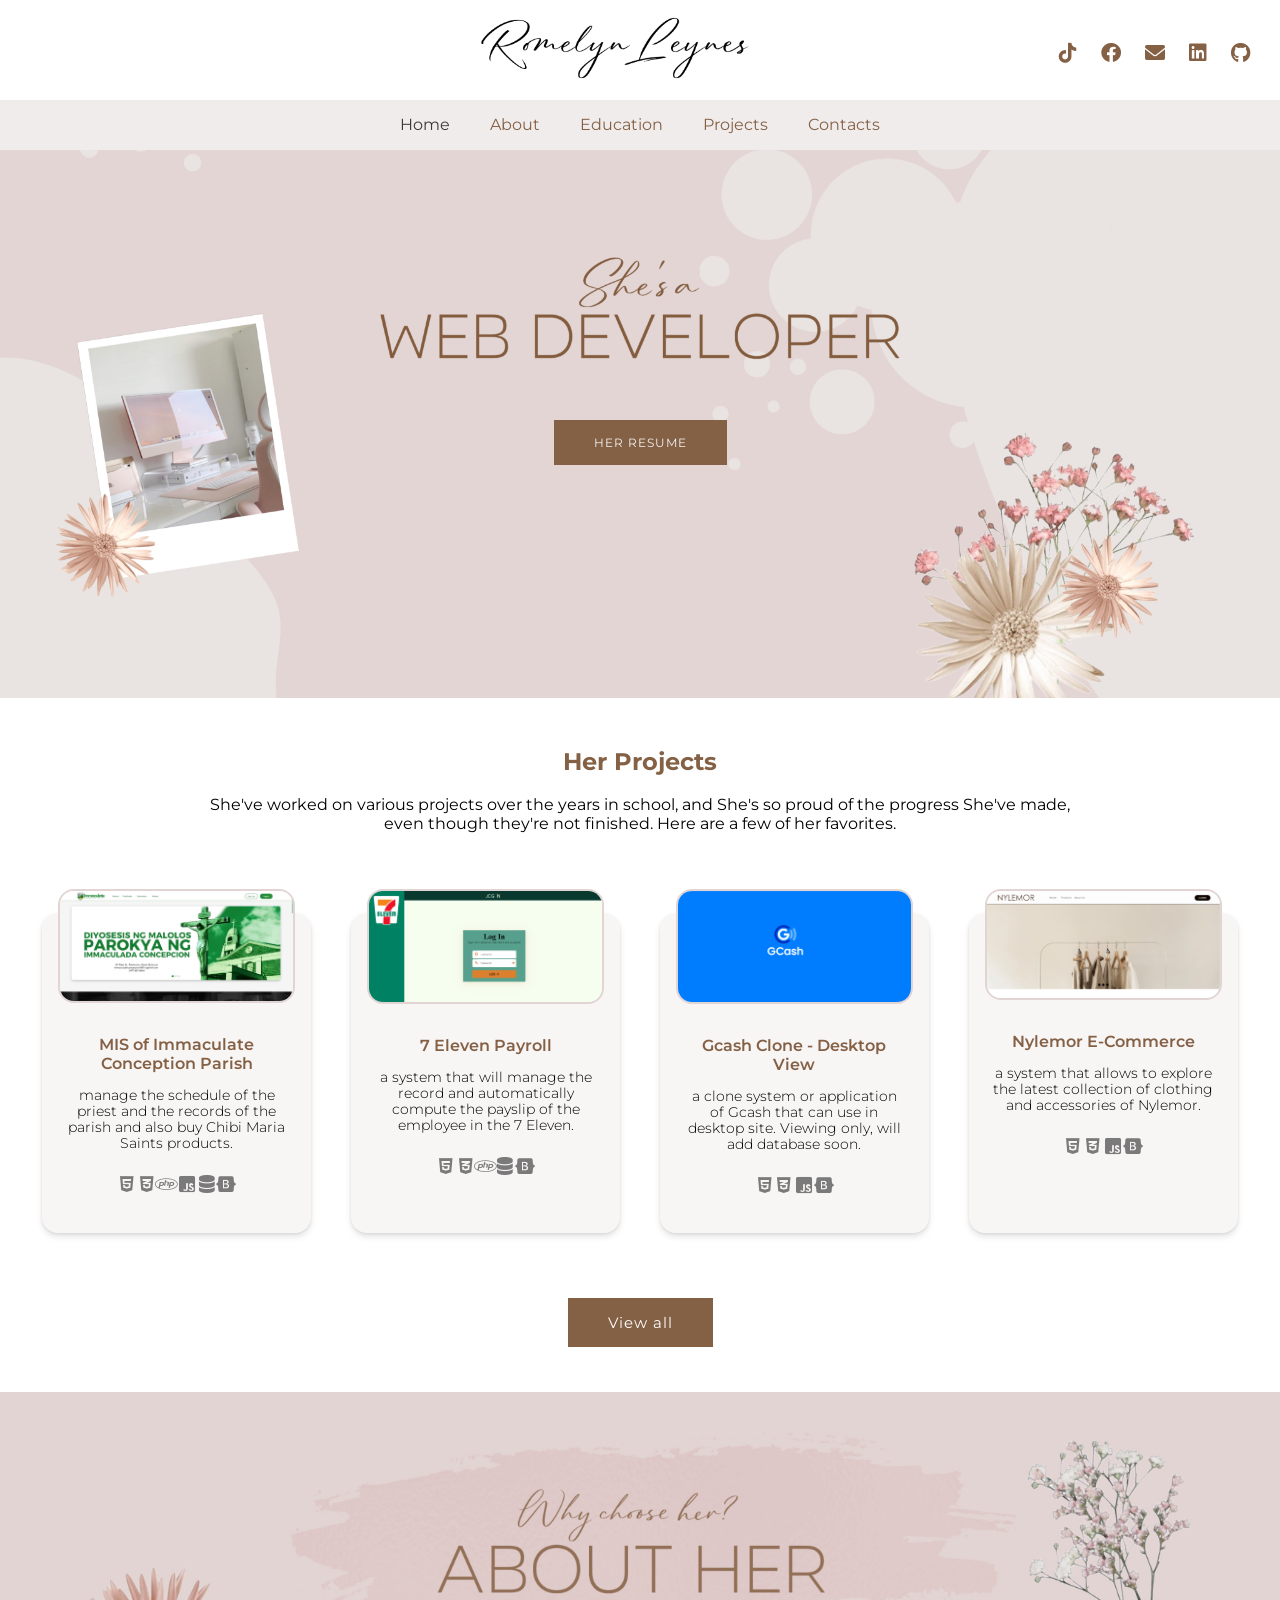
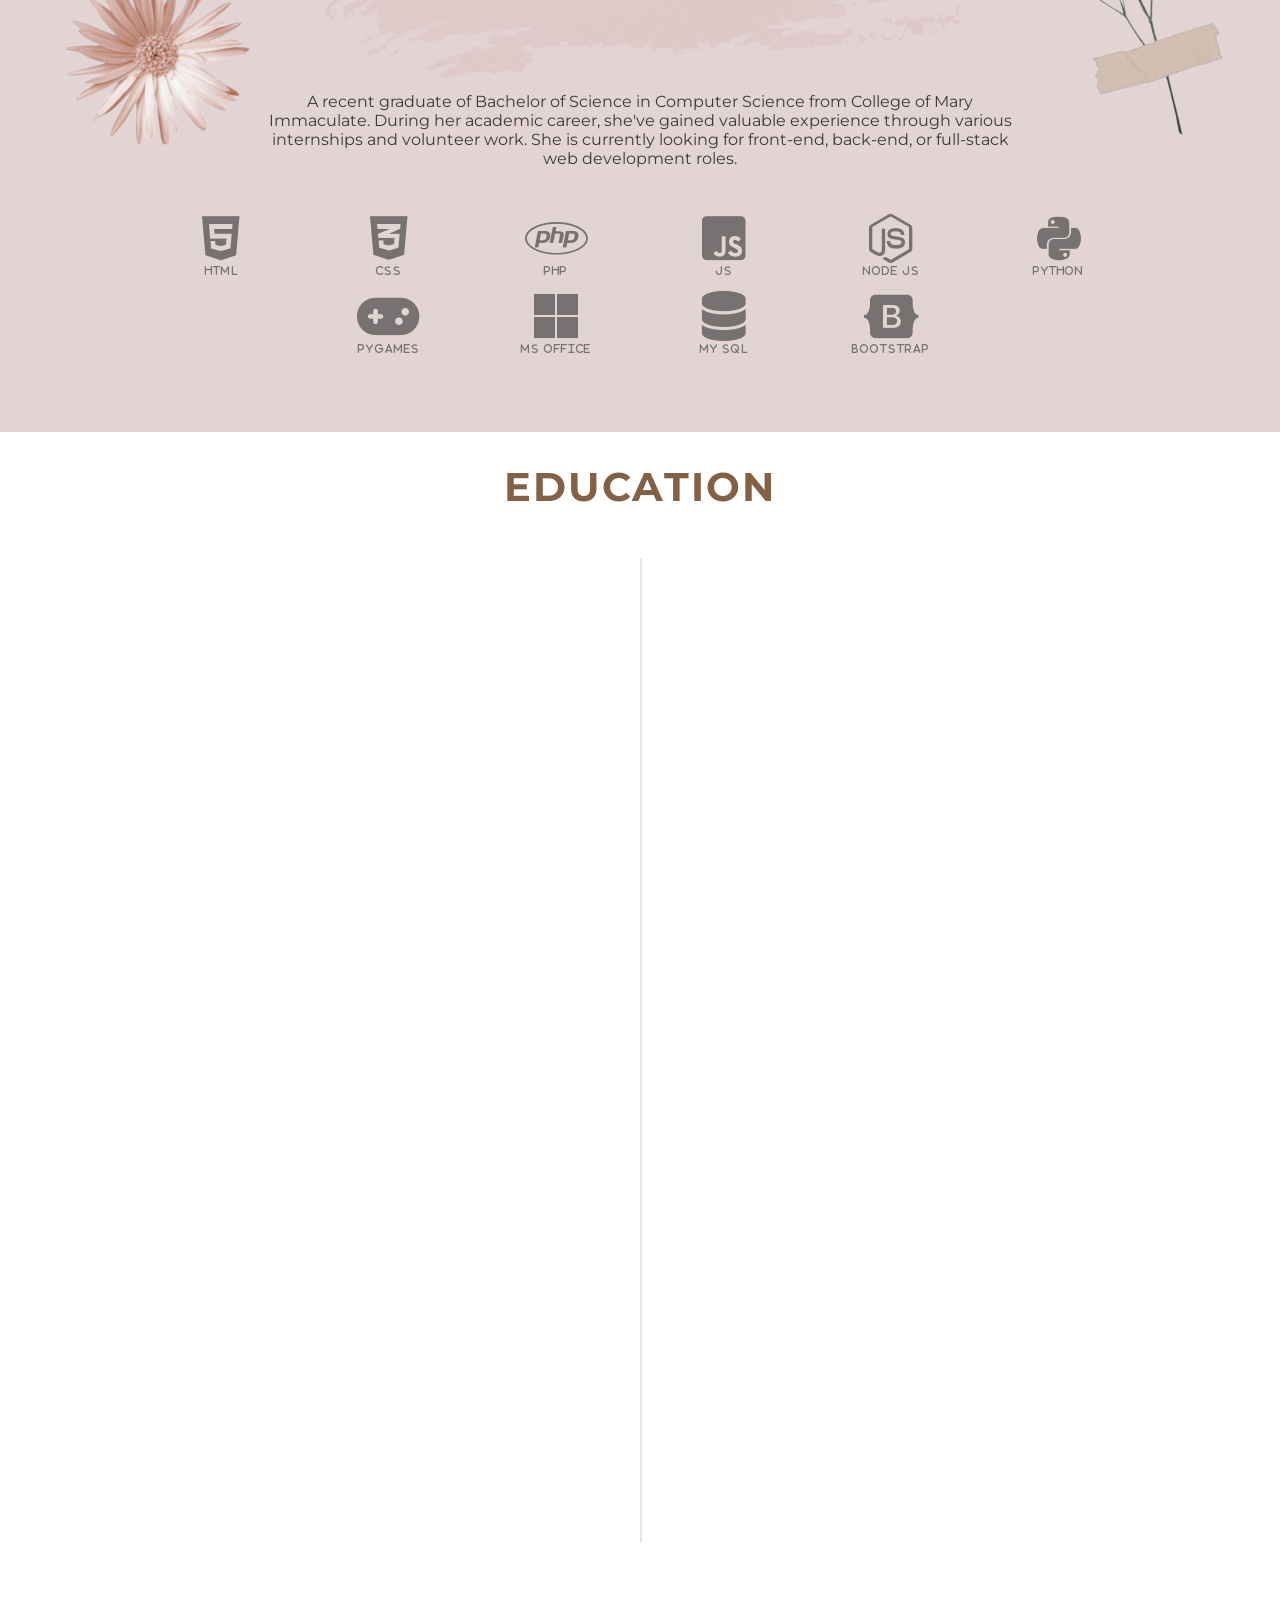
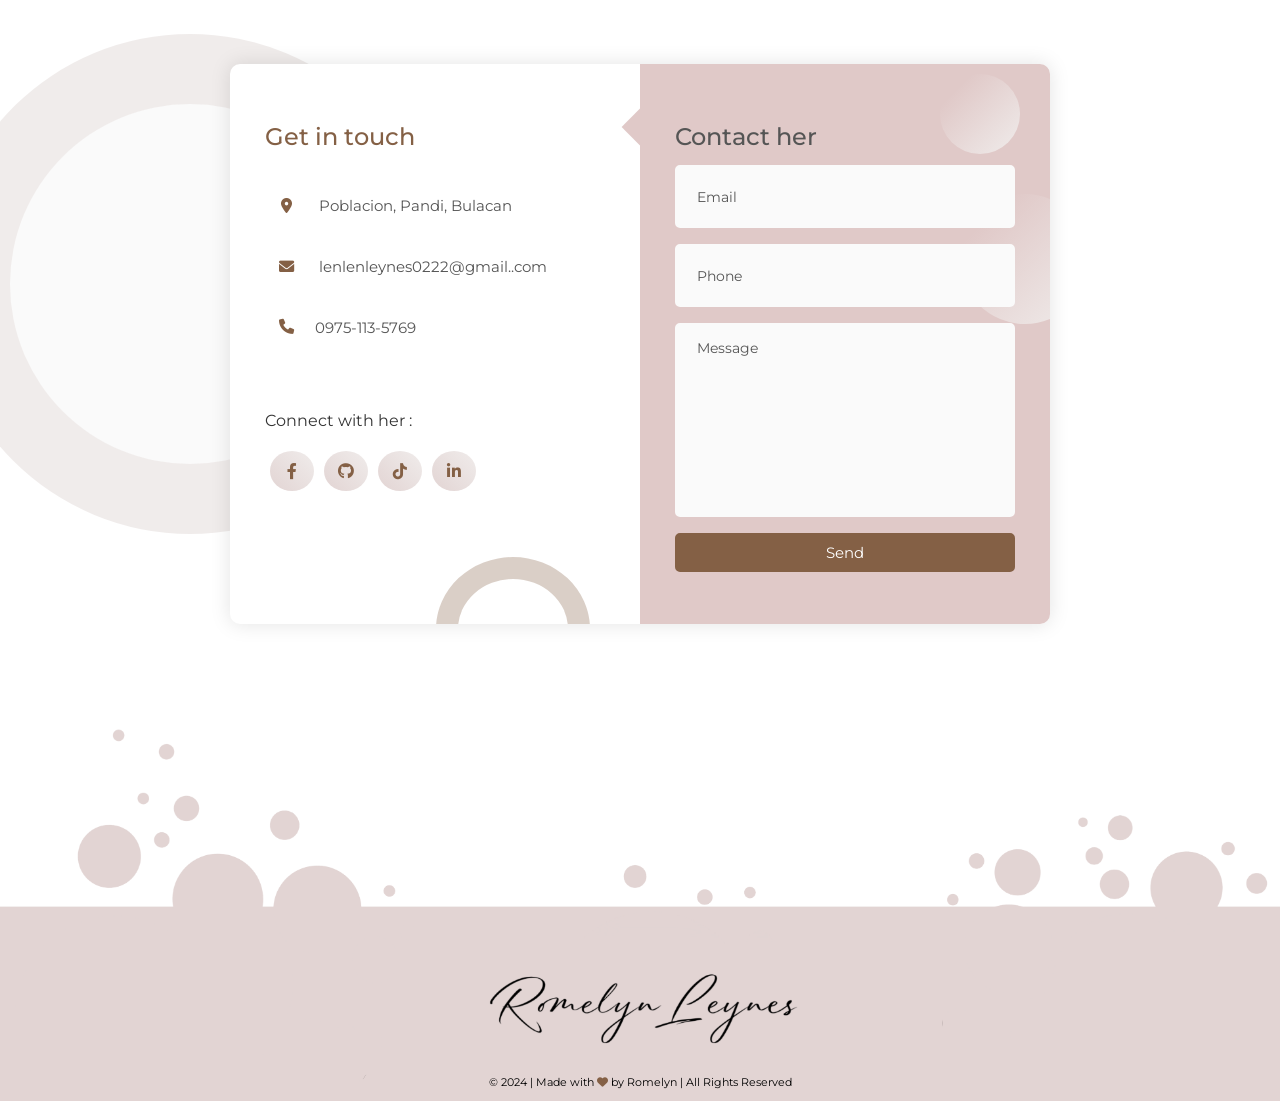
==== index.html @ d255023f "rename folder" ====
<!DOCTYPE html>
<html lang="en">

<head>
    <meta charset="UTF-8">
    <meta name="viewport" content="width=device-width, initial-scale=1">
    <title>Romelyn Leynes</title>
    <link rel="icon" type="image/x-icon" href="images/logo.png">
    <link rel="stylesheet" href="https://stackpath.bootstrapcdn.com/font-awesome/4.7.0/css/font-awesome.min.css">
    <link rel="stylesheet" href="https://cdnjs.cloudflare.com/ajax/libs/font-awesome/6.0.0-beta3/css/all.min.css">
    <script src="https://code.jquery.com/jquery-3.6.0.min.js"></script>
    <link rel="stylesheet" href="style/style.css">
    <link rel="stylesheet" href="style/contact.css">
</head>

<body>
    <div class="name">
        <div class="search">
        </div>
        <div class="name_logo">
            <img src="images/name.png" class="logo">
        </div>
        <div class="contact">
            <div class="contact_content">
                <div>
                    <ul class="parent-list">
                        <li class="list"><a href="https://www.tiktok.com/@lenlenfinds?_t=8n0Ie67DzSE&_r=1"><i
                                    class="fa-brands fa-tiktok"></i></a></li>
                        <li class="list"><a href="https://www.facebook.com/len.santos.58173"><i
                                    class="fa-brands fa-facebook"></i></a></li>
                        <li class="list"><a href="mailto:lenlenleynes0222@gmail.com"><i class="fa fa-envelope"></i></a>
                        </li>
                        <li class="list"><a href="https://www.linkedin.com/in/romelyn-leynes-530478291"><i
                                    class="fa-brands fa-linkedin"></i></a></li>
                        <li class="list"><a href="https://github.com/Lenlen291"><i class="fa-brands fa-github"></i></a>
                        </li>
                    </ul>
                </div>
            </div>
        </div>
    </div>
    <header>
        <nav>
            <ul>
                <li><a href="#home" class="active">Home</a></li>
                <li><a href="#about">About</a></li>
                <li><a href="#education">Education</a></li>
                <li><a href="#projects">Projects</a></li>
                <!-- <li><a href="#certificates">Certificates</a></li> -->
                <li><a href="#contacts">Contacts</a></li>
            </ul>
        </nav>
        <div class="menu-toggle"><i class="fa fa-bars"></i></div>
    </header>

    <div id="home" class="banner">
        <img src="images/banner3.jpeg" class="banner_img" id="bannerImage">
        <div class="resume">
            <a href="files/resume.pdf" class="resume_button" target="_blank">Her Resume</a>
        </div>
    </div>

    <div id="projects" class="projects animate-left">
        <div class="title">
            <h2>Her Projects</h2>
            <p>She've worked on various projects over the years in school, and She's so proud of the progress She've
                made, even though they're not finished. Here are a few of her favorites.</p>
        </div>
        <div class="project">
            <div class="card">
                <div class="card-header">
                    <img class="header-image" src="images/icp/img (1).jfif" alt="picture"
                        style="display: block; width: 100%;">
                </div>
                <div class="card-body">
                    <h5 class="card-title">MIS of Immaculate Conception Parish</h5>
                    <p class="card-text">manage the schedule of the priest and the records of the
                        parish and also buy Chibi Maria Saints
                        products.
                    </p>
                    <div class="lang">
                        <i class="fab fa-html5"></i>
                        <i class="fab fa-css3-alt"></i>
                        <i class="fab fa-php"></i>
                        <i class="fab fa-js-square"></i>
                        <i class="fas fa-database"></i>
                        <i class="fab fa-bootstrap bootstrap"></i>
                    </div>
                </div>

                <!-- <div class="card-footer">
                    <button class="card-button">Read More</button>
                </div> -->
            </div>

            <div class="card">
                <div class="card-header">
                    <img class="header-image2" src="images/711/img (1).png" alt="picture"
                        style="display: block; width: 100%;">
                </div>
                <div class="card-body">
                    <h5 class="card-title">7 Eleven Payroll</h5>
                    <p class="card-text">a system that will manage the record and automatically compute the payslip
                        of the employee in the 7 Eleven.</p>
                    <div class="lang">
                        <i class="fab fa-html5"></i>
                        <i class="fab fa-css3-alt"></i>
                        <i class="fab fa-php"></i>
                        <i class="fas fa-database"></i>
                        <i class="fab fa-bootstrap bootstrap"></i>
                    </div>
                </div>

                <!-- <div class="card-footer">
                    <button class="card-button">Read More</button>
                </div> -->
            </div>

            <div class="card">
                <div class="card-header">
                    <img class="header-image3" src="images/gcash/Screenshot_1.png" alt="picture"
                        style="display: block; width: 100%;">
                </div>
                <div class="card-body">
                    <h5 class="card-title">Gcash Clone - Desktop View</h5>
                    <p class="card-text">a clone system or application of Gcash that can use in desktop site. Viewing
                        only, will add database soon.</p>
                    <div class="lang">
                        <i class="fab fa-html5"></i>
                        <i class="fab fa-css3-alt"></i>
                        <i class="fab fa-js-square"></i>
                        <i class="fab fa-bootstrap bootstrap"></i>
                    </div>
                </div>

                <!-- <div class="card-footer">
                    <button class="card-button">Read More</button>
                </div> -->
            </div>

            <div class="card">
                <div class="card-header">
                    <img class="header-image4" src="images/fc/Screenshot_1.png" alt="picture"
                        style="display: block; width: 100%;">
                </div>
                <div class="card-body">
                    <h5 class="card-title">Nylemor E-Commerce</h5>
                    <p class="card-text">a system that allows to explore the latest collection of clothing and
                        accessories of Nylemor.</p>
                    <div class="lang">
                        <i class="fab fa-html5"></i>
                        <i class="fab fa-css3-alt"></i>
                        <i class="fab fa-js-square"></i>
                        <i class="fab fa-bootstrap bootstrap"></i>
                    </div>
                </div>

                <!-- <div class="card-footer">
                    <button class="card-button">Read More</button>
                </div> -->
            </div>
        </div>
        <div class="view">
            <a href="project.php" class="view_button">View all</a>
        </div>
    </div>

    <div id="about" class="about animate-right">
        <img src="images/banner4.jpeg" class="banner_img2" id="bannerImage2">
        <div class="about_text">
            <p>A recent graduate of Bachelor of Science in Computer Science from College of Mary Immaculate. During her
                academic career, she've gained valuable experience through various internships and volunteer work. She
                is currently looking for front-end, back-end, or full-stack web development roles.</p>
        </div>
        <div class="skills">
            <i class="fab fa-html5"><span>HTML</span></i>
            <i class="fab fa-css3-alt"><span>CSS</span></i>
            <i class="fab fa-php"><span>PHP</span></i>
            <i class="fab fa-js-square"><span>JS</span></i>
            <i class="fab fa-node-js"><span>NODE JS</span></i>
            <i class="fab fa-python"><span>PYTHON</span></i>
            <i class="fas fa-gamepad"><span>PYGAMES</span></i>
            <i class="fab fa-microsoft"><span>MS OFFICE</span></i>
            <i class="fas fa-database"><span>MY SQL</span></i>
            <i class="fab fa-bootstrap bootstrap"><span>BOOTSTRAP</span></i>
        </div>
    </div>

    <div id="education" class="education animate-left">
        <h1>EDUCATION</h1>
        <div class="timeline">
            <ul>
                <li>
                    <div class="content">
                        <div class="time">
                            <h3>June 2024</h3>
                        </div>
                        <h2>Bachelor of Science in Computer Science</h2>
                        <p>College of Mary Immaculate<br>Poblacion, Pandi, Bulacan</p>
                    </div>
                </li>
                <li>
                    <div class="content">
                        <div class="time">
                            <h3>May-July 2023</h3>
                        </div>
                        <h2>IT Admin</h2>
                        <p>Adventus IT Services Inc. Makati City<br>OJT Practicum</p>
                    </div>
                </li>
                <li>
                    <div class="content">
                        <div class="time">
                            <h3>May 2020</h3>
                        </div>
                        <h2>Science Technology Engineering and Mathematics</h2>
                        <p>College of Mary Immaculate<br>Poblacion, Pandi, Bulacan</p>
                    </div>
                </li>
                <li>
                    <div class="content">
                        <div class="time">
                            <h3>April 2018</h3>
                        </div>
                        <h2>High School</h2>
                        <p>Virginia Ramirez-Cruz High School<br>Siling Bata, Pandi, Bulacan<br><br>Manuel G. Santos
                            Memorial School<br>Poblacion, Pandi, Bulacan</p>
                    </div>
                </li>
                <div style="clear: both;"></div>
            </ul>
        </div>
    </div>

    <div id="contacts" class="contacts animate-right">
        <div class="container">
            <span class="big-circle"></span>
            <img src="img/shape.png" class="square" alt="" />
            <div class="form">
                <div class="contact-info">
                    <h3 class="title2">Get in touch</h3>
                    <p class="text">

                    </p>

                    <div class="info">
                        <div class="information">
                            <i class="fas fa-map-marker-alt"></i> &nbsp &nbsp

                            <p>Poblacion, Pandi, Bulacan</p>
                        </div>
                        <div class="information">
                            <i class="fas fa-envelope"></i> &nbsp &nbsp
                            <p>lenlenleynes0222@gmail..com</p>
                        </div>
                        <div class="information">
                            <i class="fas fa-phone"></i>&nbsp&nbsp
                            <p>0975-113-5769</p>
                        </div>
                    </div>

                    <div class="social-media">
                        <p>Connect with her :</p>
                        <div class="social-icons">
                            <a href="https://www.facebook.com/len.santos.58173">
                                <i class="fab fa-facebook-f"></i>
                            </a>
                            <a href="https://github.com/Lenlen291">
                                <i class="fab fa-github"></i>
                            </a>
                            <a href="https://www.tiktok.com/@lenlenfinds?_t=8n0Ie67DzSE&_r=1">
                                <i class="fab fa-tiktok"></i>
                            </a>
                            <a href="https://www.linkedin.com/in/romelyn-leynes-530478291">
                                <i class="fab fa-linkedin-in"></i>
                            </a>
                        </div>
                    </div>
                </div>

                <div class="contact-form">
                    <span class="circle one"></span>
                    <span class="circle two"></span>

                    <form action="https://api.web3forms.com/submit" method="POST">
                        <h3 class="title3">Contact her</h3>
                        <input type="hidden" name="access_key" value="c024e78e-4f0d-4c84-b097-dcfb80ab3338">
                        <div class="input-container">
                            <input type="email" name="email" class="input" required />
                            <label for="">Email</label>
                            <span>Email</span>
                        </div>
                        <div class="input-container">
                            <input type="tel" name="phone" class="input" required />
                            <label for="">Phone</label>
                            <span>Phone</span>
                        </div>
                        <div class="input-container textarea">
                            <textarea name="message" class="input" required></textarea>
                            <label for="">Message</label>
                            <span>Message</span>
                        </div>
                        <input type="submit" value="Send" class="btn" />
                    </form>
                </div>
            </div>
        </div>
    </div>


    <style>
    .card {
        transition: transform 0.3s ease;
    }

    .card:hover {
        transform: scale(1.05);
    }

    .card .card-header img {
        transition: transform 0.3s ease;
    }

    .card:hover .card-header img {
        transform: scale(1.1);
    }

    .animate-left,
    .animate-right {
        opacity: 0;
        transform: translateX(-100%);
        transition: opacity 0.8s ease, transform 0.8s ease;
    }

    .animate-right {
        transform: translateX(100%);
    }

    .animate-left.in-view,
    .animate-right.in-view {
        opacity: 1;
        transform: translateX(0);
    }

    .content {
        transform: translateX(400%);
        transition: transform 0.6s ease-in;
    }

    .content:nth-of-type(even) {
        transform: translateX(-200%);
    }

    .content.show {
        transform: translateX(0);
    }
    </style>
    <script>
    const box = document.querySelectorAll('.content');

    window.addEventListener('scroll', checkBoxes);

    checkBoxes();

    function checkBoxes() {
        const triggerBottom = window.innerHeight / 5 * 4;

        box.forEach(box => {
            const boxTop = box.getBoundingClientRect().top;

            if (boxTop < triggerBottom) {
                box.classList.add('show');
            } else {
                box.classList.remove('show');
            }
        })
    }
    document.addEventListener("DOMContentLoaded", function() {
        const animatedElements = document.querySelectorAll('.animate-left, .animate-right');

        const observer = new IntersectionObserver(entries => {
            entries.forEach(entry => {
                if (entry.isIntersecting) {
                    entry.target.classList.add('in-view');
                    observer.unobserve(entry.target);
                }
            });
        });

        animatedElements.forEach(element => {
            observer.observe(element);
        });
    });


    const inputs = document.querySelectorAll(".input");

    function focusFunc() {
        let parent = this.parentNode;
        parent.classList.add("focus");
    }

    function blurFunc() {
        let parent = this.parentNode;
        if (this.value == "") {
            parent.classList.remove("focus");
        }
    }

    inputs.forEach((input) => {
        input.addEventListener("focus", focusFunc);
        input.addEventListener("blur", blurFunc);
    });
    </script>
    <style>
    </style>
</body>
<footer>
    <img src="images/footer.png" class="footer">
    <p class="footer_text">&copy; 2024 | Made with <i class="fa-solid fa-heart" style="color: #846045;"></i> by Romelyn
        |
        All Rights Reserved </p>
    <!-- <div class="contact_content">
        <div>
            <ul class="parent-list-footer">
                <li class="list-footer"><a href="https://www.tiktok.com/@lenlenfinds?_t=8n0Ie67DzSE&_r=1"><i
                            class="fa-brands fa-tiktok"></i></a></li>
                <li class="list-footer"><a href="https://www.facebook.com/len.santos.58173"><i
                            class="fa-brands fa-facebook"></i></a></li>
                <li class="list"><a href="mailto:lenlenleynes0222@gmail.com"><i class="fa fa-envelope"></i></a></li>
                <li class="list"><a href="https://www.linkedin.com/in/romelyn-leynes-530478291"><i
                            class="fa-brands fa-linkedin"></i></a></li>
                <li class="list"><a href="https://github.com/Lenlen291"><i class="fa-brands fa-github"></i></a></li>
            </ul>
        </div>
    </div> -->
</footer>
<script>
$(document).ready(function() {
    $(".menu-toggle").click(function() {
        $("nav").toggleClass("active");
    });

    $("nav a").click(function(e) {
        e.preventDefault();
        var target = $(this).attr("href");
        $("html, body").animate({
            scrollTop: $(target).offset().top
        }, 500);
        if ($("nav").hasClass("active")) {
            $("nav").removeClass("active");
        }
    });
});
</script>
<script>
document.addEventListener("DOMContentLoaded", function() {
    const headerImage = document.querySelector(".header-image");
    const totalImages = 66;
    let currentIndex = 1;

    function switchImage() {
        headerImage.src = `images/icp/img (${currentIndex}).jfif`;
        currentIndex++;
        if (currentIndex > totalImages) {
            currentIndex = 1;
        }
    }

    setInterval(switchImage, 3000); // Switch image every 3 seconds

    const headerImage2 = document.querySelector(".header-image2");
    const totalImages2 = 14;
    let currentIndex2 = 1;

    function switchImage2() {
        headerImage2.src = `images/711/img (${currentIndex2}).png`;
        currentIndex2++;
        if (currentIndex2 > totalImages2) {
            currentIndex2 = 1;
        }
    }

    setInterval(switchImage2, 3000); // Switch image every 3 seconds

    const headerImage3 = document.querySelector(".header-image3");
    const totalImages3 = 13;
    let currentIndex3 = 1;

    function switchImage3() {
        headerImage3.src = `images/gcash/Screenshot_${currentIndex3}.png`;
        currentIndex3++;
        if (currentIndex3 > totalImages3) {
            currentIndex3 = 1;
        }
    }

    setInterval(switchImage3, 3000); // Switch image every 3 seconds

    const headerImage4 = document.querySelector(".header-image4");
    const totalImages4 = 7;
    let currentIndex4 = 1;

    function switchImage4() {
        headerImage4.src = `images/fc/Screenshot_${currentIndex4}.png`;
        currentIndex4++;
        if (currentIndex4 > totalImages4) {
            currentIndex4 = 1;
        }
    }

    setInterval(switchImage4, 3000); // Switch image every 3 seconds
});
</script>

</html>
---- style/style.css ----
@import url(https://fonts.googleapis.com/css?family=Open+Sans|Montserrat);
html {
    scroll-behavior: smooth;
}
body {
    margin: 0;
    padding: 0;
    font-family: 'Montserrat', sans-serif;
    background: #fff;
}

body::-webkit-scrollbar {
    width: 13px;
}

body::-webkit-scrollbar-track {
    background: transparent;
}

body::-webkit-scrollbar-thumb {
    background: #f0eceb;
    border-radius: 20px;
}

body::-webkit-scrollbar-thumb:hover {
    background: #e2d4d3;
}

.search {
    margin: 90px;
}

.name {
    width: 100%;
    height: 100px;
    display: flex;
    justify-content: space-between;
    align-content: center;
    flex-direction: row;
    flex-wrap: nowrap;
    align-items: center;
}

img.logo {
    width: 280px;
    height: auto;
}

.contact {
    margin: 5px 10px;
}

.contact_content {
    display: flex;
    flex-direction: column;
    align-content: center;
    justify-content: center;
    align-items: center;
}

.parent-list {
    list-style: none;
    text-align: center;
    padding: 0;
}

.list {
    padding-top: 5px;
    display: inline-block;
    margin-right: 20px;
    font-size: 20px;
}

.list a {
    color: #846045;
    transition: color 0.3s;
}

.parent-list-footer {
    list-style: none;
    text-align: center;
    padding: 0;
    margin-top: -60px;
}

.list-footer {
    padding-top: 5px;
    display: inline-block;
    margin-right: 20px;
    font-size: 20px;
}

.list-footer a {
    color: #846045;
    transition: color 0.3s;
}

header {
    display: flex;
    position: absolute;
    left: 0;
    padding: 0 100px;
    background: #f0eceb;
    width: 100%;
    color: #846045;
    box-sizing: border-box;
    justify-content: center;
    align-content: center;
    align-items: center;
}

header nav ul {
    margin: 0;
    padding: 0;
    display: flex;
}

header nav ul li {
    list-style: none;
}

header nav ul li a {
    font-family: 'Montserrat', sans-serif;
    height: 50px;
    line-height: 50px;
    padding: 0 20px;
    color: #846045;
    text-decoration: none;
    display: block;
}

header nav ul li a:hover,
header nav ul li a.active {
    color: #3a3a3a;
}

.menu-toggle {
    color: #fff;
    float: right;
    line-height: 50px;
    font-size: 24px;
    cursor: pointer;
    display: none;
}

.banner {
    width: 100%;
    height: 100%;
}

.banner_img {
    width: 100%;
    height: auto;
}

.about {
    width: 100%;
    height: 100%;
    margin-bottom: 10px;
}

.banner_img2 {
    width: 100%;
    height: auto;
}

.resume {
    display: flex;
    justify-content: center;
    margin-top: -22%;
}

.resume {
    display: flex;
    justify-content: center;
    margin-top: -22%;
}

a.resume_button {
    text-decoration: none;
    background-color: #846045;
    padding: 15px 40px;
    color: #f3f3f3;
    text-transform: uppercase;
    font-size: 12px;
    letter-spacing: 1px;
}

.projects {
    text-align: center;
    width: 100%;
    margin: 10px auto;
    margin-top: 22%;
    padding-bottom: 50px;
}


.title {
    text-align: center;
    width: 70%;
    margin: 0px auto;
    margin-top: 22%;
}

.projects h2 {
    color: #846045;
}

.projects p {
    color: #000;
}

.row {
    display: flex;
    flex-wrap: wrap;
    margin: 2%;
}

.column {
    flex: 18%;
    padding: 20px;
    margin: 1%;
    height: auto;
    max-height: 550px;
    background-color: #f0eceb;
}

img.projects_image {
    width: 100%;
}
p.projects_text {
    color: #846045;
}
a.view_button {
    text-decoration: none;
    background-color: #846045;
    padding: 15px 40px;
    color: #ffff;
    font-size: 15px;
    /* font-weight: bold; */
    letter-spacing: 1px;
}

.skills {
    width: 80%;
    margin-left: auto;
    margin-right: auto;
    font-size: 60px;
    display: flex;
    flex-direction: row;
    flex-wrap: wrap;
    justify-content: center;
    align-items: center;
    color: #3a3a3aa3;
    margin-top: -300px;
    margin-bottom: 100px;
}

i.fab,
i.fas {
    display: flex;
    width: 90px;
    padding: 20px 10px;
    margin: 10px;
    justify-content: center;
    align-items: center;
    align-content: center;
    flex-direction: column;
}

i.fab span,
i.fas span {
    font-size: 10px;
    padding: 2px;
    letter-spacing: 1px;
}

.about_text {
    width: 60%;
    text-align: center;
    position: absolute;
    padding: 0px 20%;
    color: #3a3a3a;
}

.education {
    text-align: center;
    width: 100%;
    margin: 0px auto;
    padding-bottom: 50px;
}

h1 {
    font-size: 40px;
    text-align: center;
    text-transform: uppercase;
    letter-spacing: 2px;
    color: #846045;
}

.timeline {
    position: relative;
    margin: 10px auto;
    padding: 20px 60px;
    width: 90%;
}

.timeline::before {
    content: '';
    position: absolute;
    left: 50%;
    width: 2px;
    height: 100%;
    background-color: #e4e4e4;
}

.timeline ul li:hover .time {
    transform: scale(1.1);
}

.timeline ul li {
    list-style: none;
    position: relative;
    width: 50%;
    padding: 10px 30px;
}

.timeline ul li:nth-child(odd) {
    float: left;
    text-align: right;
    clear: both;
    margin-left: -90px;
}

.timeline ul li:nth-child(even) {
    float: right;
    text-align: left;
    clear: both;
    margin-right: -50px;
}

.timeline ul li::before {
    content: '';
    position: absolute;
    top: 30px;
    width: 10px;
    height: 10px;
    background-color: #fff;
    border-radius: 50%;
    box-shadow: 0 0 0 3px var(--colorSombra);

}

.timeline ul li:nth-child(odd)::before {
    right: -6px;
}

.timeline ul li:nth-child(even)::before {
    left: -4px;
}

.timeline ul li:hover::before {
    transform: scale(1.5);
}

.time {
    display: inline-block;
    font-weight: 400;
    font-size: 14px;
    padding: 1px 10px;
    margin-bottom: 15px;
    background-color: #f0eceb;
    color: var(--colorSecundario);
    border-radius: 20px;
    box-shadow: 0 0 0 3px var(--colorSombra);
}

h3 {
    font-weight: 400;
}

.timeline ul li h2 {
    font-weight: 500;
    color: #846045;
}

.timeline ul li p {
    margin: 10px 0;
    font-weight: 300;
}

img.footer {
    width: 100%;
}

p.footer_text {
    text-align: center;
    margin-top: -30px;
    font-size: 11px;
}

.project {
    width: 100%;
    display: flex;
    flex-direction: row;
    gap: 40px;
    flex-wrap: wrap;
    justify-content: center;
    margin-top: 80px;
    margin-bottom: 80px;
}

.card {
    font-family: 'Montserrat', sans-serif;
    position: relative;
    display: flex;
    flex-direction: column;
    width: 21%;
    min-height: 23rem;
    border-radius: 1rem;
    background: #e2d4d33b;
    color: #846045;
    box-shadow: 0 4px 6px rgba(0, 0, 0, 0.1), 0 1px 3px rgba(0, 0, 0, 0.08);
}

.card-header {
    font-family: 'Montserrat', sans-serif;
    position: relative;
    margin: 1rem;
    margin-top: -1.5rem;
    height: auto;
    overflow: hidden;
    border: 2px solid #e2d4d3;
    border-radius: 1rem;
    background: #f0eceb;
    color: white;
    box-shadow: 0 4px 6px #f0eceb #846045;
}

.card-body {
    font-family: 'Montserrat', sans-serif;
    padding: 1rem 1.5rem;
    height: 140px;
    display: flex;
    flex-direction: column;
    align-content: center;
    justify-content: flex-start;
}

.card-title {
    font-family: 'Montserrat', sans-serif;
    margin: 0px;
    font-size: 16px;
    font-weight: 600;
    color: #846045;
}

.card-text {
    font-family: 'Montserrat', sans-serif;
    font-size: 14px;
    font-weight: 300;
    line-height: 1rem;
    color: inherit;
}

.card-footer {
    padding: 1.5rem;
    padding-top: 0;
}

.card-button {
    font-family: 'Montserrat', sans-serif;
    display: inline-block;
    cursor: pointer;
    border: none;
    border-radius: 0.5rem;
    background-color: #e2d4d3;
    padding: 0.75rem 1.5rem;
    text-align: center;
    vertical-align: middle;
    font-size: 0.85rem;
    color: #3a3a3a;
    box-shadow: 0 4px 6px #f0eceb;
    transition: all 0.2s;
}

.card-button:hover {
    box-shadow: 0 8px 12px #f0eceb;
}

.card-button:focus {
    opacity: 0.85;
    box-shadow: none;
}

.card-button:active {
    opacity: 0.85;
    box-shadow: none;
}

.card-button:disabled {
    pointer-events: none;
    opacity: 0.5;
    box-shadow: none;
}

.lang {
    display: flex;
    flex-direction: row;
    flex-wrap: nowrap;
    justify-content: center;
    align-content: center;
    align-items: center;
    margin: 10px 20%;
    font-size: 18px;
    color: #3a3a3aa8;
}

.lang i.fab, .lang i.fas {
    margin: 0;
    padding: 0;
}

/* PC */
@media screen and (min-width: 1500px) {
    .about_text {
        margin-top: -500px;
        font-size: 20px;
    }

    .skills {
        width: 50%;
        font-size: 70px;
        margin-top: -350px;
        margin-bottom: 100px;
    }
}


@media screen and (max-width: 1500px) {
    .about_text {
        margin-top: -360px;
    }

    .skills {
        width: 80%;
        font-size: 50px;
        margin-top: -230px;
        margin-bottom: 100px;
    }

    i.fab,
    i.fas {
        width: 15%;
        padding: 2px;
        margin: 5px;
    }
    .column {
        height: auto;
        max-height: 400px;
    }
    .card {
        min-height: 20rem;
    }
}


@media screen and (max-width: 992px) {
    .column {
        flex: 30%;
        height: auto;
        max-height: 400px;
    }

    .about_text {
        margin-top: -300px;
    }

    .skills {
        width: 80%;
        font-size: 35px;
        margin-top: -135px;
    }

    i.fab,
    i.fas {
        width: 16%;
        padding: 2px;
        margin: 5px;
    }

    i.fab span,
    i.fas span {
        font-size: 9px;
        padding: 2px;
        letter-spacing: 1px;
    }


}

@media (max-width: 991px) {
    header {
        padding: 0 20px;
    }

    .menu-toggle {
        display: block;
        color: #846045;
        margin-left: 90%;
        line-height: 30px;
        margin-bottom: 5px;
    }

    .name {
        height: auto;
        display: flex;
        justify-content: space-between;
        align-content: center;
        flex-direction: column;
        flex-wrap: nowrap;
        align-items: center;
    }

    .contact {
        margin: -25px 10px 5px 10px;
    }

    img.logo {
        width: 180px;
    }

    .search {
        margin: 10px;
    }

    .list {
        padding-top: 0px;
        font-size: 15px;
    }

    a.resume_button {
        padding: 5px 18px;
        font-size: 8px;
    }

    a.view_button {
        padding: 5px 18px;
        font-size: 10px;
    }

    i.fa.fa-bars {
        font-size: 18px;
    }

    header nav {
        color: #846045;
        position: absolute;
        width: 100%;
        height: calc(100vh - 50px);
        background: #f0eceb;
        top: 35px;
        left: -100%;
        transition: 0.5s;
    }

    header nav.active {
        left: 0;
        z-index: 100;
    }

    header nav ul {
        display: block;
        text-align: center;
    }

    .banner_img {
        content: url(../images/banner.jpeg);
        margin-top: 35px;
    }

    .projects h2 {
        font-size: 15px;
    }

    .projects p {
        font-size: 10px;
    }

    .column {
        flex: 30%;
        height: auto;
        max-height: 500px;
    }

    .about_text {
        margin-top: -280px;
        font-size: 14px;
    }

    .skills {
        width: 80%;
        font-size: 30px;
        margin-top: -150px;
    }

    i.fab,
    i.fas {
        width: 15%;
        padding: 0px;
        margin: 5px;
    }

    i.fab span,
    i.fas span {
        font-size: 8px;
        padding: 1px;
        letter-spacing: 0px;
    }
    .project {
        margin-top: 60px;
        margin-bottom: 50px;
    }
    .card {
        width: 45%;
        min-height: 0rem;
    }
}

@media screen and (max-width: 500px) {
    .about_text {
        width: 80%;
        Padding: 0px 10%;
        margin-top: -140px;
        font-size: 8px;
    }

    .education {
        margin-top: -70px;
    }

    .skills {
        width: 90%;
        font-size: 18px;
        margin-top: -80px;
    }

    i.fab,
    i.fas {
        width: 15%;
        padding: 0px;
        margin: 5px;
    }

    i.fab span,
    i.fas span {
        font-size: 7px;
    }

    .timeline {
        margin: 5px auto;
        padding: 10px 10px;
        width: 85%;
    }

    .timeline ul li h2 {
        font-size: 16px;
    }

    .timeline ul li p {
        font-size: 12px;
    }

    h1 {
        font-size: 25px;
    }

    h3 {
        font-size: 15px;
    }

    .timeline ul li:nth-child(odd) {
        margin-left: -70px;
    }

    .timeline ul li:nth-child(even) {
        margin-right: -30px;
    }

    .time {
        font-size: 13px;
        padding: 1px 10px;
        margin-bottom: 0px;
    }
    p.footer_text {
        text-align: center;
        margin-top: -22px;
        font-size: 8px;
    }

    .parent-list-footer {
        margin-left: 20px;
        margin-top: -65px;
    }

    .list-footer {
        /* margin-left: 20px; */
        font-size: 10px;
        margin-bottom: 10px;
    }
    .project {
        margin-top: 50px;
        margin-bottom: 40px;
    }
    .card {
        width: 90%;
        min-height: 0rem;
        margin: 0px 40px;
    }
}
---- style/contact.css ----
.container {
    position: relative;
    padding: 2rem;
    margin-top: 50px;
    background-color: #ffff;
    overflow: hidden;
    display: flex;
    align-items: center;
    justify-content: center;
}

.form {
    width: 100%;
    max-width: 820px;
    background-color: #fff;
    border-radius: 10px;
    box-shadow: 0 0 20px 1px rgba(0, 0, 0, 0.1);
    z-index: 1000;
    overflow: hidden;
    display: grid;
    grid-template-columns: repeat(2, 1fr);
}

.contact-form {
    background-color: #e0c9c8;
    position: relative;
    color: #846045;
}

.circle {
    border-radius: 50%;
    background: linear-gradient(135deg, transparent 20%, #f0eceb);
    position: absolute;
}

.circle.one {
    width: 130px;
    height: 130px;
    top: 130px;
    right: -40px;
}

.circle.two {
    width: 80px;
    height: 80px;
    top: 10px;
    right: 30px;
}

.contact-form:before {
    content: "";
    position: absolute;
    width: 26px;
    height: 26px;
    background-color: #e0c9c8;
    transform: rotate(45deg);
    top: 50px;
    left: -13px;
}

form {
    padding: 2.3rem 2.2rem;
    z-index: 10;
    overflow: hidden;
    position: relative;
}

.title2 {
    color: #846045;
    font-weight: 500;
    font-size: 1.5rem;
    line-height: 1;
    margin-bottom: 0.7rem;
}

.title3 {
    color: #555;
    font-weight: 500;
    font-size: 1.5rem;
    line-height: 1;
    margin-bottom: 0.7rem;
}

.input-container {
    position: relative;
    margin: 1rem auto;
    display: flex;
}

.input {
    width: 87%;
    outline: none;
    font-family: 'Montserrat', sans-serif;
    border: 2px solid #fafafa;
    background: #fafafa;
    padding: 20px 40px;
    color: #555;
    font-weight: 500;
    font-size: 0.95rem;
    letter-spacing: 0.5px;
    border-radius: 5px;
    transition: 0.3s;
    margin: 0px auto;
}

textarea.input {
    padding: 0.8rem 1.2rem;
    min-height: 150px;
    border-radius: 5px;
    resize: none;
    overflow-y: auto;
    padding: 20px 40px;

}

.input-container label {
    position: absolute;
    top: 50%;
    left: 15px;
    transform: translateY(-50%);
    padding: 0 0.4rem;
    color: #555;
    font-size: 0.9rem;
    font-weight: 400;
    pointer-events: none;
    z-index: 1000;
    transition: 0.5s;
}

.input-container.textarea label {
    top: 1rem;
    transform: translateY(0);
}

.btn {
    padding: 0.6rem 1.3rem;
    background-color: #846045;
    border: 2px solid #846045;
    font-size: 0.95rem;
    color: #fff;
    line-height: 1;
    border-radius: 5px;
    outline: none;
    cursor: pointer;
    transition: 0.3s;
    margin: 1rem auto;
    display: flex;
    width: 100%;
    font-family: 'Montserrat', sans-serif;
}

.btn:hover {
    background-color: transparent;
    color: #fff;
}

.input-container span {
    position: absolute;
    top: 0;
    left: 25px;
    transform: translateY(-50%);
    font-size: 0.8rem;
    padding: 0 0.4rem;
    color: transparent;
    pointer-events: none;
    z-index: 500;
}

.input-container span:before,
.input-container span:after {
    content: "";
    position: absolute;
    width: 10%;
    opacity: 0;
    transition: 0.3s;
    height: 5px;
    background-color: #e0c9c8;
    top: 40%;
    transform: translateY(-50%);
}

.input-container span:before {
    left: 50%;
}

.input-container span:after {
    right: 50%;
}

.input-container.focus label {
    top: 0;
    transform: translateY(-50%);
    left: 25px;
    font-size: 0.8rem;
}

.input-container.focus span:before,
.input-container.focus span:after {
    width: 50%;
    opacity: 1;
}

.contact-info {
    padding: 2.3rem 2.2rem;
    position: relative;
}

.contact-info .title {
    color: #846045;
    font-weight: bolder;
    text-transform: uppercase;
    font-size: 30px;
}

.text {
    color: #333;
    margin: 1.5rem 0 2rem 0;
}

.information {
    display: flex;
    color: #555;
    margin: 0.7rem 0;
    align-items: center;
    font-size: 0.95rem;
}

.information i {
    width: 40px;
    color: #846045;
    padding: 0px;
    margin: 0px 1px;
}

.icon {
    width: 28px;
    margin-right: 0.7rem;
}

.social-media {
    padding: 2rem 0 0 0;
}

.social-media p {
    color: #333;
}

.social-icons {
    display: flex;
    /* margin-top: 0.5rem; */
}

.social-icons a {
    border-radius: 50%;
    background: linear-gradient(45deg, #e2d4d3, #f0eceb);
    color: #846045;
    padding: 2px;
    margin: 5px;
    text-align: center;
    transition: 0.3s;
    text-decoration: none;
}

.social-icons i.fab,
.social-icons i.fas {
    display: flex;
    width: 0px;
    padding: 0px 10px;
    margin: 10px;
    justify-content: center;
    align-items: center;
    align-content: center;
    flex-direction: column;
}

.social-icons a:hover {
    transform: scale(1.05);
}

.contact-info:before {
    content: "";
    position: absolute;
    width: 110px;
    height: 100px;
    border: 22px solid #846045;
    border-radius: 50%;
    bottom: -77px;
    right: 50px;
    opacity: 0.3;
}

.big-circle {
    position: absolute;
    width: 500px;
    height: 500px;
    border-radius: 50%;
    background: linear-gradient(to bottom, #f0eceb, #f0eceb);
    bottom: 50%;
    right: 50%;
    transform: translate(-40%, 38%);
}

.big-circle:after {
    content: "";
    position: absolute;
    width: 360px;
    height: 360px;
    background-color: #fafafa;
    border-radius: 50%;
    top: calc(50% - 180px);
    left: calc(50% - 180px);
}

.square {
    position: absolute;
    height: 400px;
    top: 50%;
    left: 50%;
    transform: translate(181%, 11%);
    opacity: 0.2;
}

@media (max-width: 850px) {
    .contact {
        width: 100%;
    }

    .container {
        width: 92%;
    }

    .form {
        grid-template-columns: 1fr;
    }

    .contact-info:before {
        bottom: initial;
        top: -75px;
        right: 65px;
        transform: scale(0.95);
    }

    .contact-form:before {
        top: -13px;
        left: initial;
        right: 70px;
    }

    .square {
        transform: translate(140%, 43%);
        height: 350px;
    }

    .big-circle {
        bottom: 75%;
        transform: scale(0.9) translate(-40%, 30%);
        right: 50%;
    }

    .text {
        margin: 1rem 0 1.5rem 0;
    }

    .social-media {
        padding: 1.5rem 0 0 0;
    }
}

@media (max-width: 480px) {
    
    .container {
    min-height: 80vh;

        width: 85%;
    }

    .contact-info:before {
        display: none;
    }

    .square,
    .big-circle {
        display: none;
    }

    form,
    .contact-info {
        padding: 1.7rem 1.6rem;
    }

    .text,
    .information,
    .social-media p {
        font-size: 0.8rem;
    }

    .title {
        font-size: 1.15rem;
    }


    .icon {
        width: 23px;
    }

    .input {
        padding: 0.45rem 1.2rem;
    }

    .btn {
        padding: 0.45rem 1.2rem;
    }
}
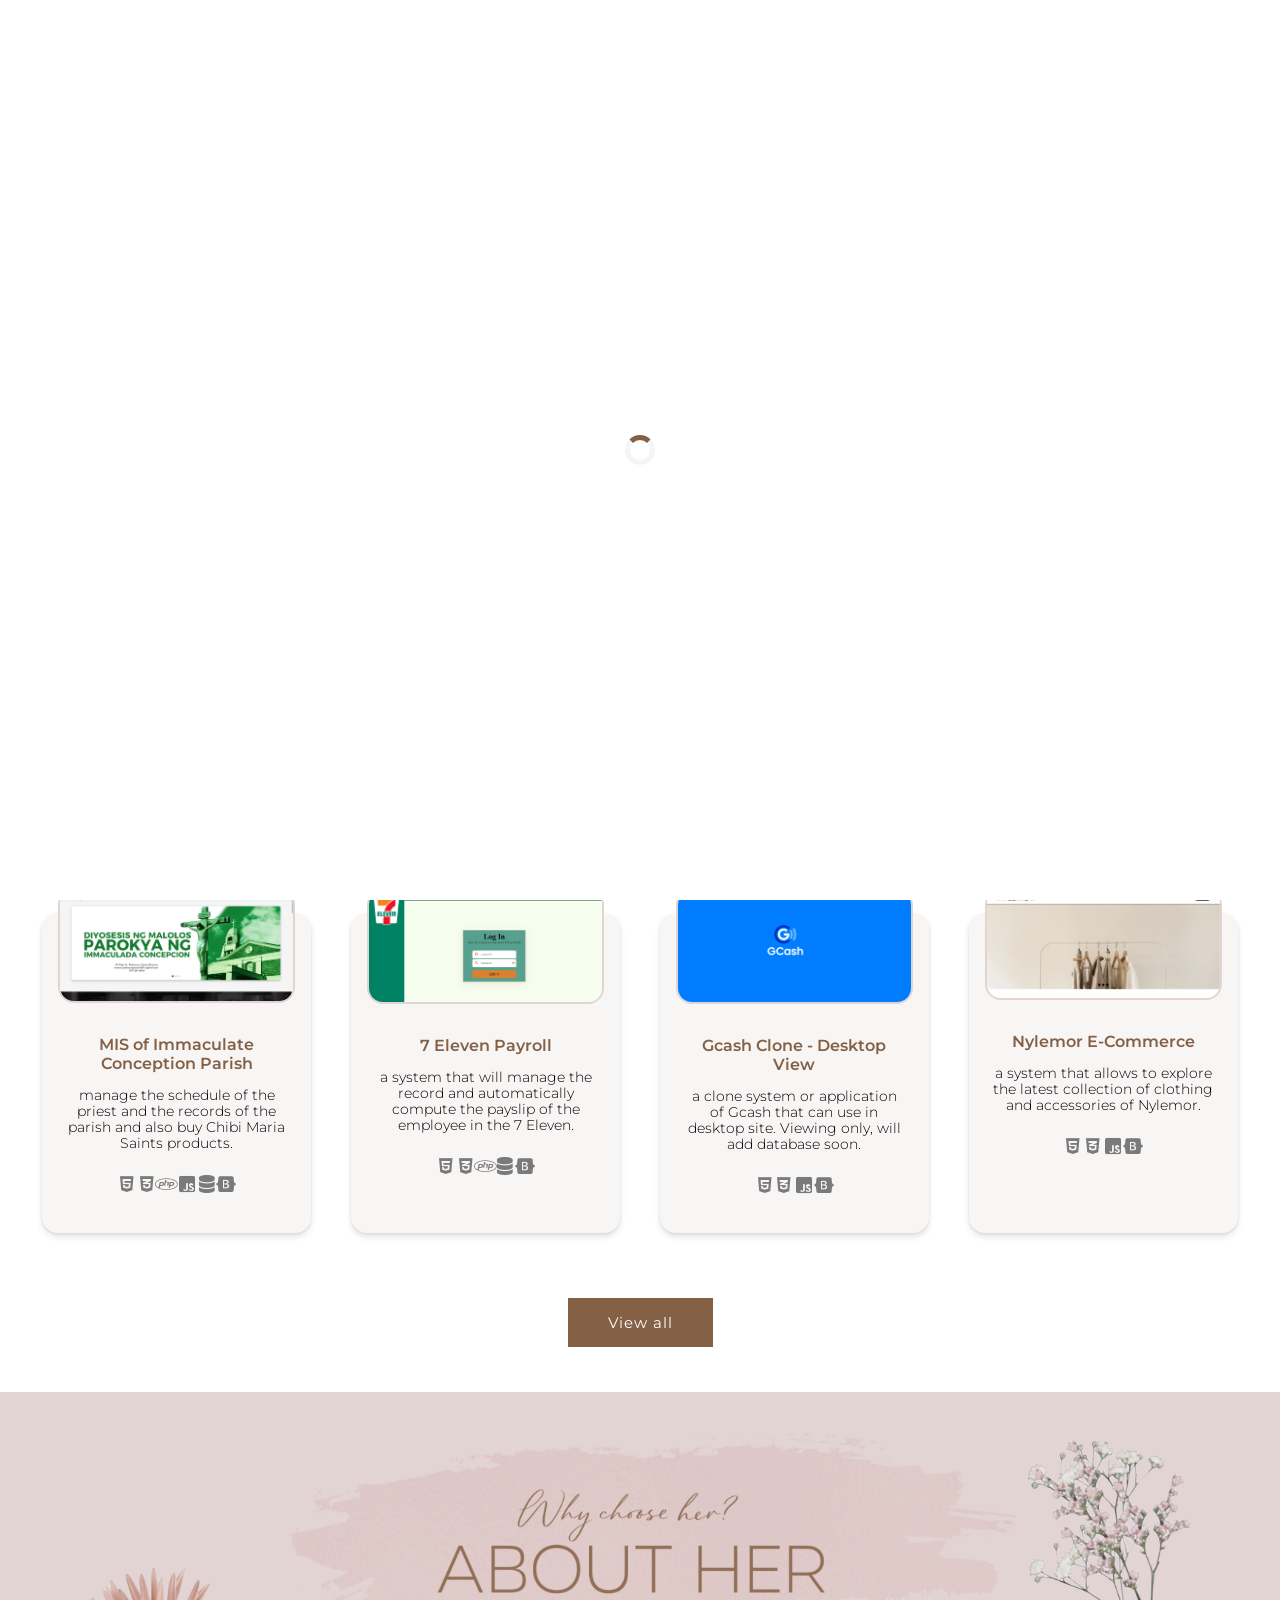
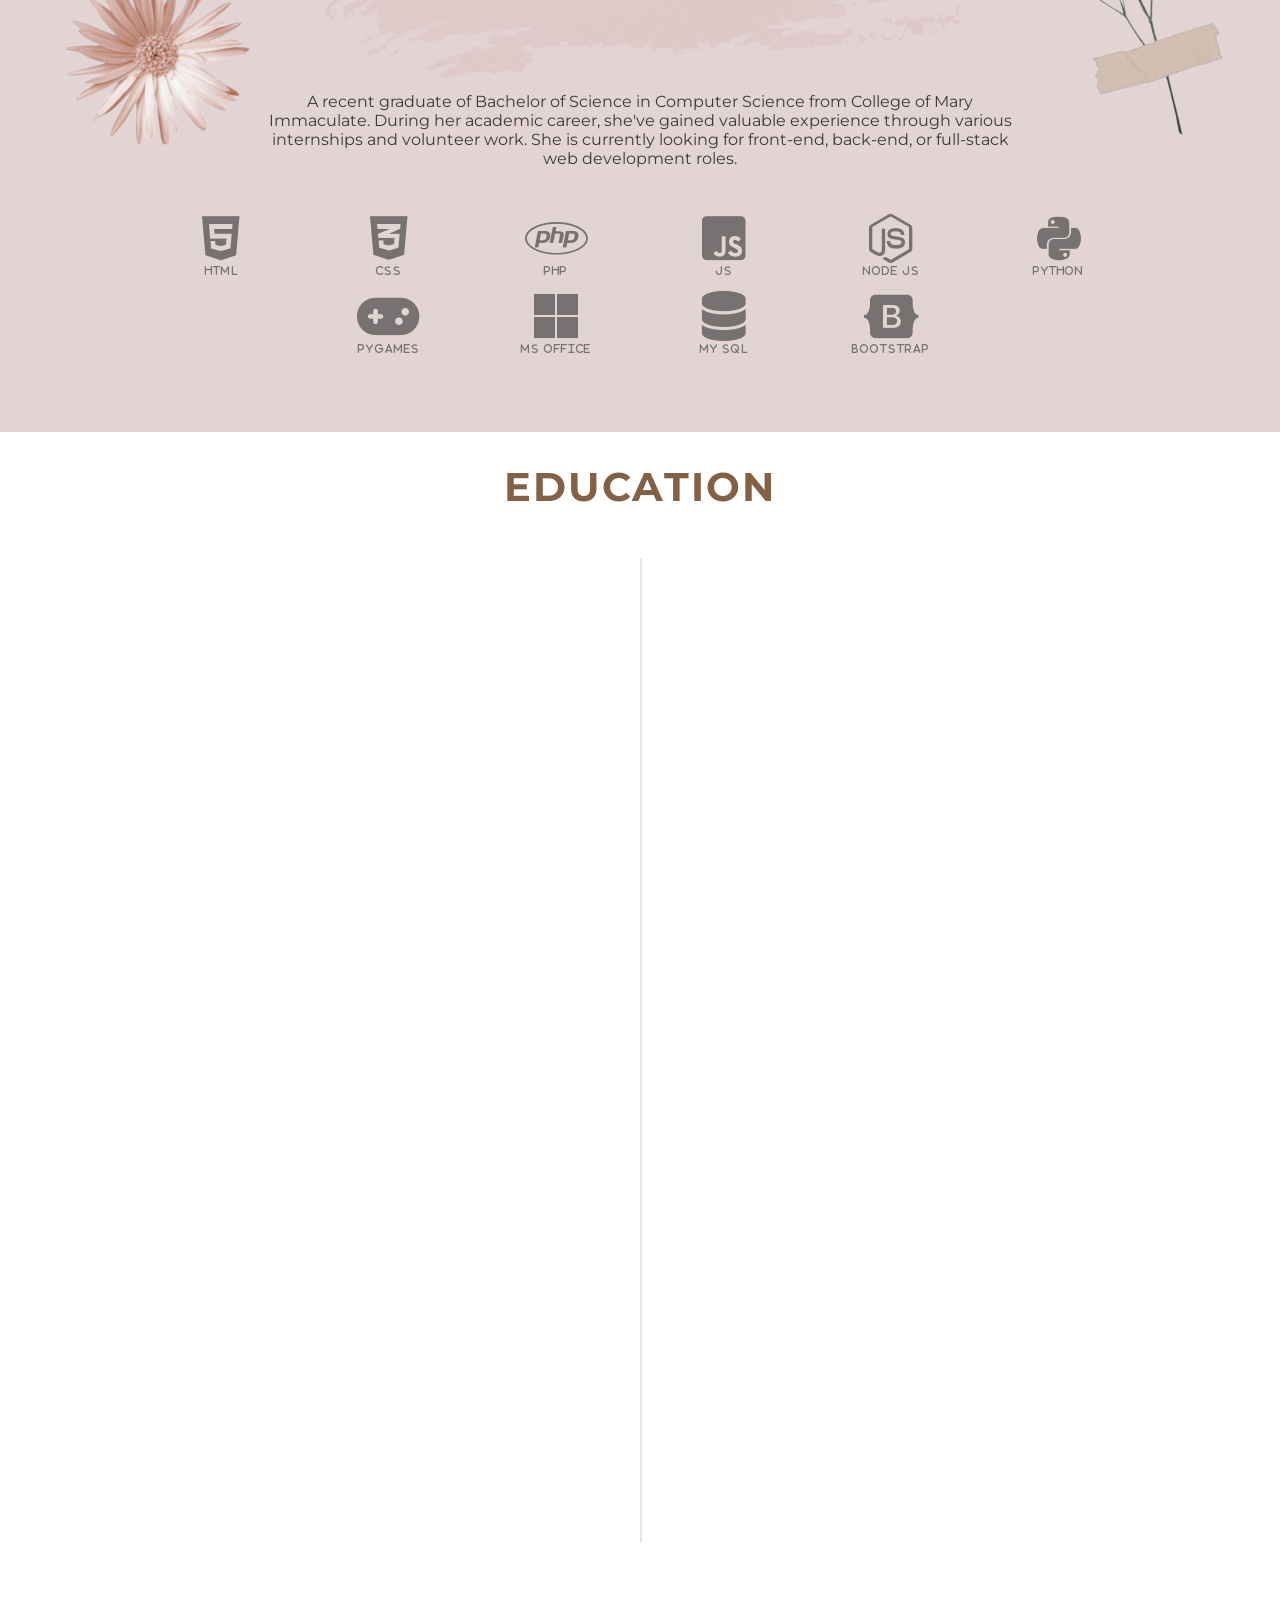
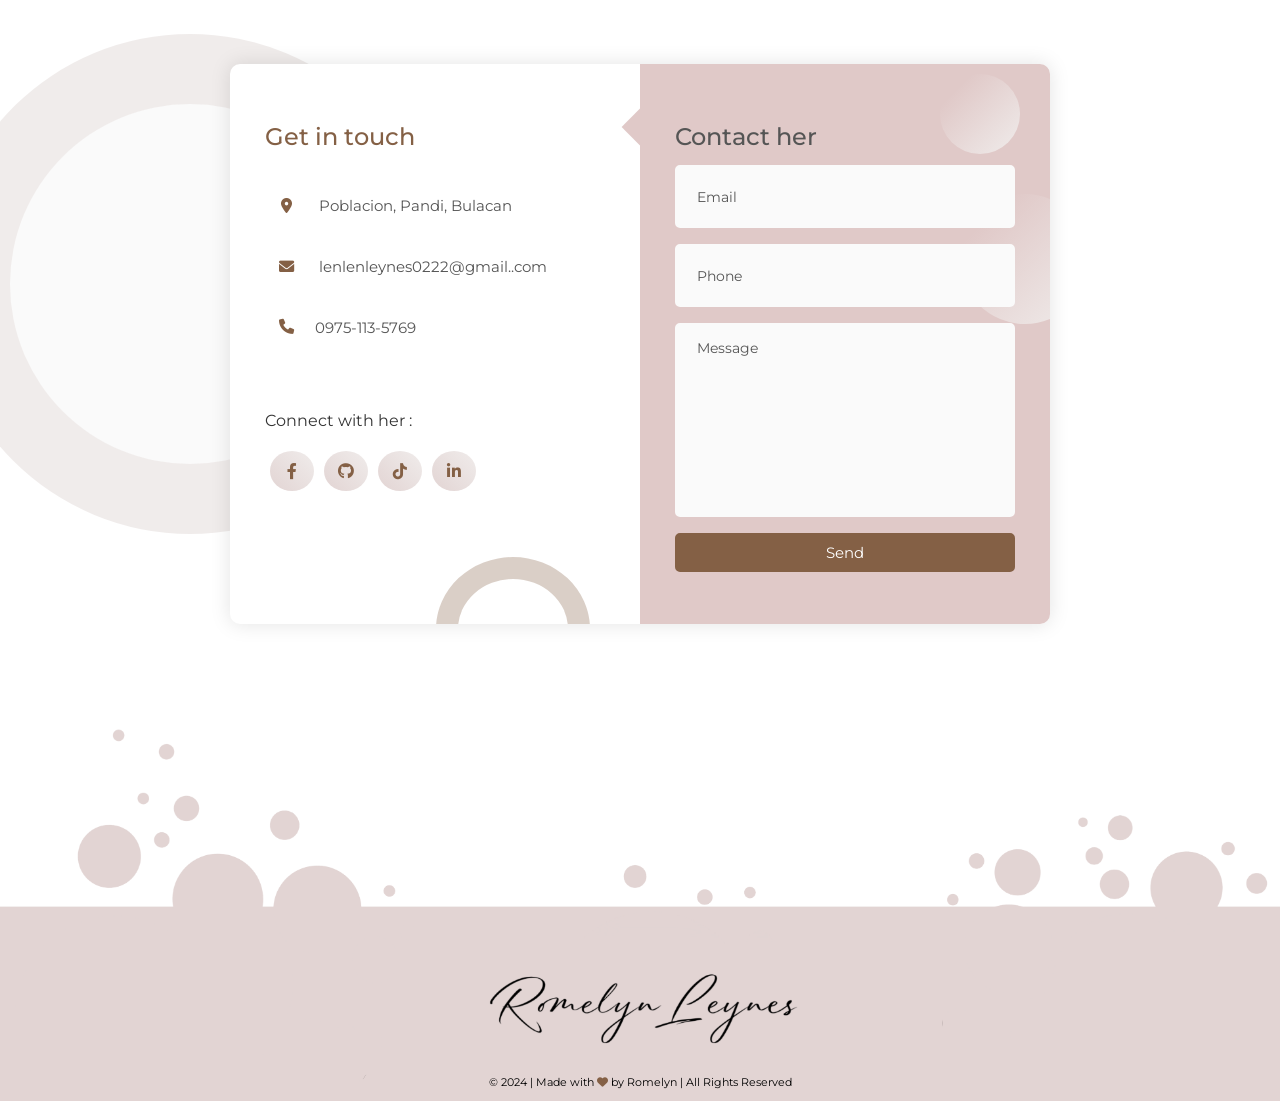
==== commit 8ffbf747: "edit" ====
--- a/index.html
+++ b/index.html
@@ -14,6 +14,9 @@
 </head>
 
 <body>
+    <div id="preloader">
+        <div class="loader"></div>
+    </div>
     <div class="name">
         <div class="search">
         </div>
@@ -512,5 +515,12 @@
     setInterval(switchImage4, 3000); // Switch image every 3 seconds
 });
 </script>
-
+<script>
+    document.addEventListener("DOMContentLoaded", function() {
+        setTimeout(function() {
+            const preloader = document.getElementById('preloader');
+            preloader.style.display = 'none';
+        }, 3000); // 3 seconds
+    });
+    </script>
 </html>
--- a/style/style.css
+++ b/style/style.css
@@ -29,7 +29,33 @@
 .search {
     margin: 90px;
 }
-
+#preloader {
+    position: fixed;
+    left: 0;
+    top: 0;
+    width: 100%;
+    height: 100%;
+    z-index: 9999;
+    background-color: #fff; /* Change to match your site's background */
+    display: flex;
+    justify-content: center;
+    align-items: center;
+}
+
+.loader {
+    border: 5px solid #f3f3f3c4;
+    border-radius: 50%;
+    border-top: 5px solid #846045;
+    width: 20px;
+    height: 20px;
+    animation: spin 2s linear infinite;
+}
+
+
+@keyframes spin {
+    0% { transform: rotate(0deg); }
+    100% { transform: rotate(360deg); }
+}
 .name {
     width: 100%;
     height: 100px;
